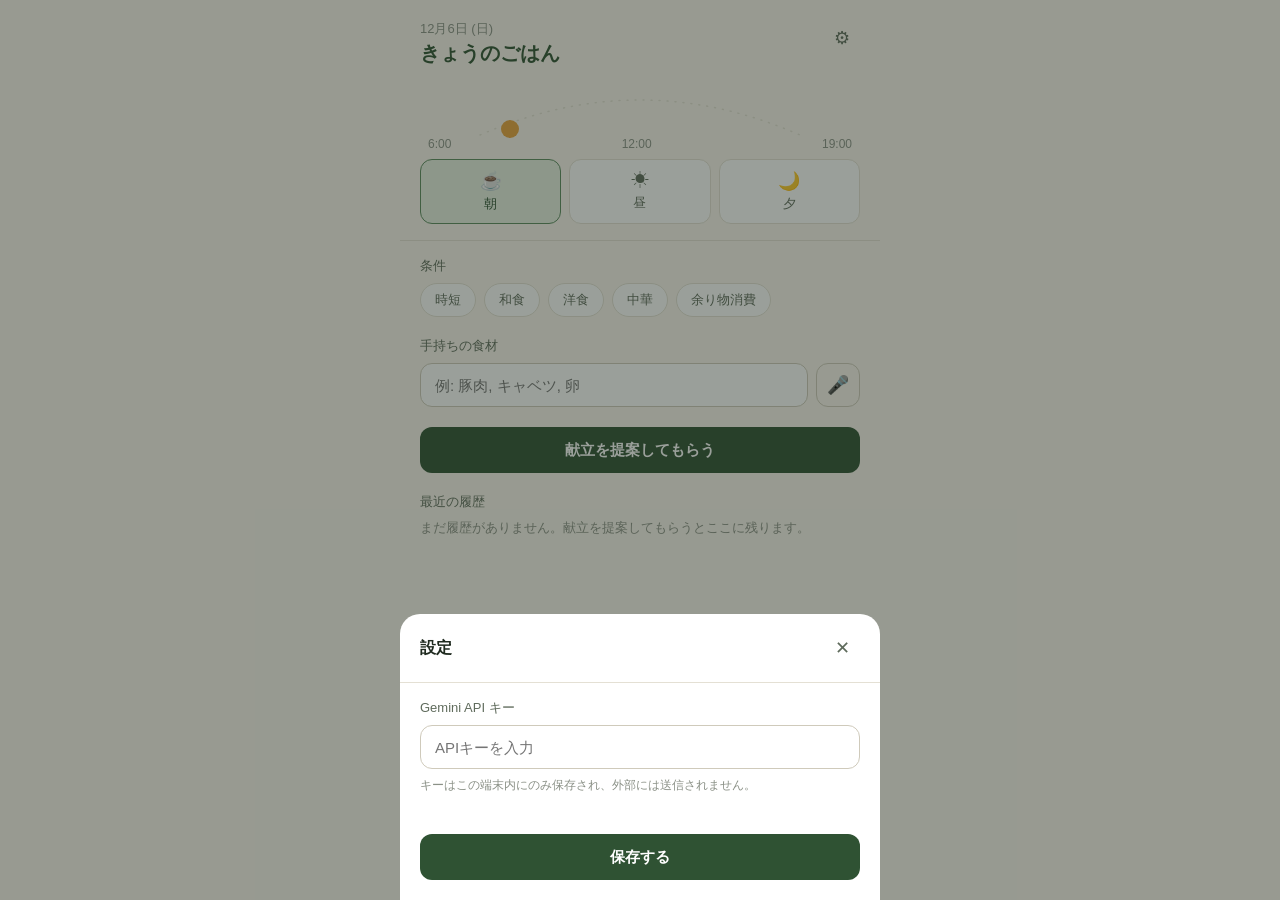
==== index.html @ aa5c7940 "Add files via upload" ====
<!DOCTYPE html>
<html lang="ja">
<head>
<meta charset="UTF-8">
<meta name="viewport" content="width=device-width, initial-scale=1, viewport-fit=cover">
<meta name="theme-color" content="#2F5233">
<title>きょうのごはん</title>
<link rel="manifest" href="manifest.json">
<link rel="apple-touch-icon" href="icons/icon-192.png">
<meta name="apple-mobile-web-app-capable" content="yes">
<meta name="apple-mobile-web-app-status-bar-style" content="default">
<meta name="apple-mobile-web-app-title" content="きょうのごはん">
<link rel="stylesheet" href="style.css">
</head>
<body>

<header class="topbar">
  <div>
    <p class="date" id="today-date"></p>
    <h1>きょうのごはん</h1>
  </div>
  <button id="settings-btn" class="icon-btn" aria-label="設定">⚙</button>
</header>

<main>

  <section class="arc-wrap" aria-label="時間帯を選択">
    <svg viewBox="0 0 340 70" width="100%" height="70" class="arc-svg">
      <path d="M 10 60 Q 170 -10 330 60" fill="none" stroke="var(--border)" stroke-width="1.5" stroke-dasharray="1 7" stroke-linecap="round"/>
      <circle id="sun-dot" cx="40" cy="54" r="9" fill="var(--accent-amber)"/>
    </svg>
    <div class="arc-times">
      <span>6:00</span><span>12:00</span><span>19:00</span>
    </div>
  </section>

  <nav class="meal-tabs" id="meal-tabs">
    <button class="mtab active" data-meal="0" data-label="朝ごはん">
      <span class="mtab-icon">☕</span><span>朝</span>
    </button>
    <button class="mtab" data-meal="1" data-label="お昼ごはん">
      <span class="mtab-icon">☀</span><span>昼</span>
    </button>
    <button class="mtab" data-meal="2" data-label="晩ごはん">
      <span class="mtab-icon">🌙</span><span>夕</span>
    </button>
  </nav>

  <section class="panel">
    <p class="label">条件</p>
    <div class="tags" id="tags">
      <button class="tag" data-tag="時短">時短</button>
      <button class="tag" data-tag="和食">和食</button>
      <button class="tag" data-tag="洋食">洋食</button>
      <button class="tag" data-tag="中華">中華</button>
      <button class="tag" data-tag="余り物消費">余り物消費</button>
    </div>

    <p class="label">手持ちの食材</p>
    <div class="input-row">
      <input type="text" id="ingredients-input" placeholder="例: 豚肉, キャベツ, 卵">
      <button id="mic-btn" class="icon-btn" aria-label="音声入力">🎤</button>
    </div>

    <button id="suggest-btn" class="primary-btn">
      <span id="suggest-btn-text">献立を提案してもらう</span>
    </button>
  </section>

  <section class="panel" id="results" hidden>
    <p class="label" id="results-label"></p>
    <div id="results-list" class="results-list"></div>
  </section>

  <section class="panel" id="error-panel" hidden>
    <p class="error-text" id="error-text"></p>
  </section>

  <section class="panel" id="history-panel">
    <p class="label">最近の履歴</p>
    <div id="history-list" class="history-list">
      <p class="empty-hint">まだ履歴がありません。献立を提案してもらうとここに残ります。</p>
    </div>
  </section>

</main>

<nav class="bottom-nav">
  <div class="nav-item active">
    <span>🍳</span><span>献立</span>
  </div>
  <div class="nav-item" id="nav-shopping">
    <span>🛒</span><span>買い物</span>
  </div>
  <div class="nav-item" id="nav-kakeibo">
    <span>💰</span><span>家計簿</span>
  </div>
</nav>

<div class="modal-overlay" id="recipe-modal" hidden>
  <div class="modal-sheet">
    <div class="modal-header">
      <h2 id="modal-title"></h2>
      <button class="icon-btn" id="modal-close" aria-label="閉じる">✕</button>
    </div>
    <div class="modal-body">
      <p class="label">材料</p>
      <ul id="modal-ingredients"></ul>
      <p class="label">作り方</p>
      <ol id="modal-steps"></ol>
    </div>
    <div class="modal-footer">
      <button class="primary-btn" id="modal-pick-btn">この献立にする</button>
    </div>
  </div>
</div>

<div class="modal-overlay" id="settings-modal" hidden>
  <div class="modal-sheet">
    <div class="modal-header">
      <h2>設定</h2>
      <button class="icon-btn" id="settings-close" aria-label="閉じる">✕</button>
    </div>
    <div class="modal-body">
      <p class="label">Gemini API キー</p>
      <input type="password" id="api-key-input" placeholder="APIキーを入力">
      <p class="hint-text">キーはこの端末内にのみ保存され、外部には送信されません。</p>
    </div>
    <div class="modal-footer">
      <button class="primary-btn" id="settings-save-btn">保存する</button>
    </div>
  </div>
</div>

<script src="app.js"></script>
</body>
</html>
---- style.css ----
:root {
  --bg: #FAF6EE;
  --surface: #FFFFFF;
  --surface-soft: #F1F0E8;
  --text-primary: #1F2A1F;
  --text-secondary: #5F6B5C;
  --text-muted: #8B9187;
  --border: #E4E0D4;
  --border-strong: #CFCABB;
  --green-deep: #2F5233;
  --green-mid: #5C8A5F;
  --green-soft: #E6EFE2;
  --green-soft-text: #2F5233;
  --accent-amber: #E8A33D;
  --accent-amber-soft: #FBEBD3;
  --accent-amber-text: #8A5A16;
  --danger: #C0503F;
  --danger-soft: #F7E5E1;
  --radius: 12px;
  --radius-pill: 999px;
  font-size: 16px;
}

* { box-sizing: border-box; }

body {
  margin: 0;
  background: var(--bg);
  color: var(--text-primary);
  font-family: "Hiragino Sans", "Yu Gothic", "Noto Sans JP", -apple-system, sans-serif;
  padding-bottom: 76px;
  max-width: 480px;
  margin-left: auto;
  margin-right: auto;
}

.topbar {
  display: flex;
  justify-content: space-between;
  align-items: flex-start;
  padding: 20px 20px 4px;
}
.date { font-size: 13px; color: var(--text-muted); margin: 0; }
h1 { font-size: 20px; font-weight: 700; margin: 2px 0 0; color: var(--green-deep); }

.icon-btn {
  border: none;
  background: transparent;
  font-size: 18px;
  color: var(--text-secondary);
  cursor: pointer;
  width: 36px;
  height: 36px;
  border-radius: var(--radius-pill);
}
.icon-btn:hover { background: var(--surface-soft); }

.arc-wrap { padding: 4px 24px 0; }
.arc-svg { display: block; }
.arc-times {
  display: flex;
  justify-content: space-between;
  margin-top: -8px;
  padding: 0 4px;
}
.arc-times span { font-size: 12px; color: var(--text-muted); }

.meal-tabs {
  display: flex;
  gap: 8px;
  padding: 8px 20px 16px;
  border-bottom: 1px solid var(--border);
  margin-bottom: 16px;
}
.mtab {
  flex: 1;
  display: flex;
  flex-direction: column;
  align-items: center;
  gap: 3px;
  padding: 10px 4px;
  border-radius: var(--radius);
  border: 1px solid var(--border);
  background: var(--surface);
  color: var(--text-secondary);
  cursor: pointer;
  font-size: 13px;
  font-weight: 500;
}
.mtab-icon { font-size: 18px; }
.mtab.active {
  background: var(--green-soft);
  border-color: var(--green-mid);
  color: var(--green-soft-text);
}

.panel { padding: 0 20px 20px; }
.label { font-size: 13px; color: var(--text-secondary); margin: 0 0 8px; font-weight: 500; }

.tags { display: flex; flex-wrap: wrap; gap: 8px; margin-bottom: 20px; }
.tag {
  font-size: 13px;
  padding: 7px 14px;
  border-radius: var(--radius-pill);
  border: 1px solid var(--border);
  background: var(--surface);
  color: var(--text-secondary);
  cursor: pointer;
}
.tag.on {
  background: var(--green-soft);
  border-color: var(--green-mid);
  color: var(--green-soft-text);
  font-weight: 500;
}

.input-row { display: flex; gap: 8px; margin-bottom: 20px; }
input[type="text"], input[type="password"] {
  flex: 1;
  height: 44px;
  padding: 0 14px;
  border-radius: var(--radius);
  border: 1px solid var(--border-strong);
  background: var(--surface);
  font-size: 15px;
  color: var(--text-primary);
  width: 100%;
}
input:focus { outline: 2px solid var(--green-mid); outline-offset: 1px; }
.input-row .icon-btn {
  flex-shrink: 0;
  width: 44px;
  height: 44px;
  border: 1px solid var(--border-strong);
  border-radius: var(--radius);
}

.primary-btn {
  width: 100%;
  height: 46px;
  border-radius: var(--radius);
  border: none;
  background: var(--green-deep);
  color: #FFFFFF;
  font-size: 15px;
  font-weight: 700;
  cursor: pointer;
}
.primary-btn:disabled { opacity: 0.6; cursor: default; }
.primary-btn:active:not(:disabled) { transform: scale(0.98); }

.results-list { display: flex; flex-direction: column; gap: 10px; }
.recipe-card {
  background: var(--surface);
  border: 1px solid var(--border);
  border-radius: var(--radius);
  padding: 14px 16px;
}
.recipe-card-head {
  display: flex;
  justify-content: space-between;
  align-items: flex-start;
  gap: 8px;
  margin-bottom: 6px;
}
.recipe-name { font-size: 15px; font-weight: 700; margin: 0; }
.time-badge {
  font-size: 11px;
  color: var(--text-secondary);
  background: var(--surface-soft);
  padding: 4px 10px;
  border-radius: var(--radius-pill);
  white-space: nowrap;
  flex-shrink: 0;
}
.recipe-ingredients {
  font-size: 13px;
  color: var(--text-secondary);
  margin: 0 0 12px;
  line-height: 1.6;
}
.card-actions { display: flex; gap: 8px; }
.secondary-btn {
  flex: 1;
  height: 36px;
  font-size: 13px;
  border-radius: var(--radius);
  border: 1px solid var(--border-strong);
  background: var(--surface);
  color: var(--text-primary);
  cursor: pointer;
}
.pick-btn {
  flex: 1;
  height: 36px;
  font-size: 13px;
  font-weight: 500;
  border-radius: var(--radius);
  border: 1px solid var(--green-mid);
  background: var(--green-soft);
  color: var(--green-soft-text);
  cursor: pointer;
}

.error-text {
  font-size: 13px;
  color: var(--danger);
  background: var(--danger-soft);
  border-radius: var(--radius);
  padding: 12px 14px;
  margin: 0;
}

.history-list { display: flex; flex-direction: column; gap: 8px; }
.empty-hint { font-size: 13px; color: var(--text-muted); margin: 0; }
.history-item {
  display: flex;
  justify-content: space-between;
  align-items: center;
  background: var(--surface);
  border: 1px solid var(--border);
  border-radius: var(--radius);
  padding: 10px 14px;
  font-size: 13px;
}
.history-item .h-meal { color: var(--text-muted); margin-right: 8px; }

.bottom-nav {
  position: fixed;
  bottom: 0;
  left: 0;
  right: 0;
  max-width: 480px;
  margin: 0 auto;
  display: flex;
  justify-content: space-around;
  background: var(--surface);
  border-top: 1px solid var(--border);
  padding: 8px 0 max(8px, env(safe-area-inset-bottom));
}
.nav-item {
  display: flex;
  flex-direction: column;
  align-items: center;
  gap: 2px;
  font-size: 11px;
  color: var(--text-muted);
  cursor: pointer;
}
.nav-item span:first-child { font-size: 20px; }
.nav-item.active { color: var(--green-deep); font-weight: 500; }

.modal-overlay {
  position: fixed;
  inset: 0;
  background: rgba(31, 42, 31, 0.45);
  display: flex;
  align-items: flex-end;
  justify-content: center;
  z-index: 50;
}
.modal-overlay[hidden] { display: none; }
.modal-sheet {
  background: var(--surface);
  width: 100%;
  max-width: 480px;
  border-radius: 20px 20px 0 0;
  max-height: 85vh;
  display: flex;
  flex-direction: column;
}
.modal-header {
  display: flex;
  justify-content: space-between;
  align-items: center;
  padding: 16px 20px;
  border-bottom: 1px solid var(--border);
}
.modal-header h2 { font-size: 16px; margin: 0; }
.modal-body { padding: 16px 20px; overflow-y: auto; }
.modal-body ul, .modal-body ol { margin: 0 0 16px; padding-left: 20px; }
.modal-body li { font-size: 14px; line-height: 1.9; color: var(--text-primary); }
.hint-text { font-size: 12px; color: var(--text-muted); margin-top: 8px; }
.modal-footer { padding: 12px 20px 20px; }

@media (prefers-color-scheme: dark) {
  :root {
    --bg: #14170F;
    --surface: #1D2117;
    --surface-soft: #262B1F;
    --text-primary: #EDEFE7;
    --text-secondary: #ABB2A2;
    --text-muted: #7D8474;
    --border: #2E3327;
    --border-strong: #3C4232;
    --green-soft: #253425;
    --green-soft-text: #8FCB92;
    --green-mid: #6FA173;
    --accent-amber-soft: #3A2D14;
  }
}
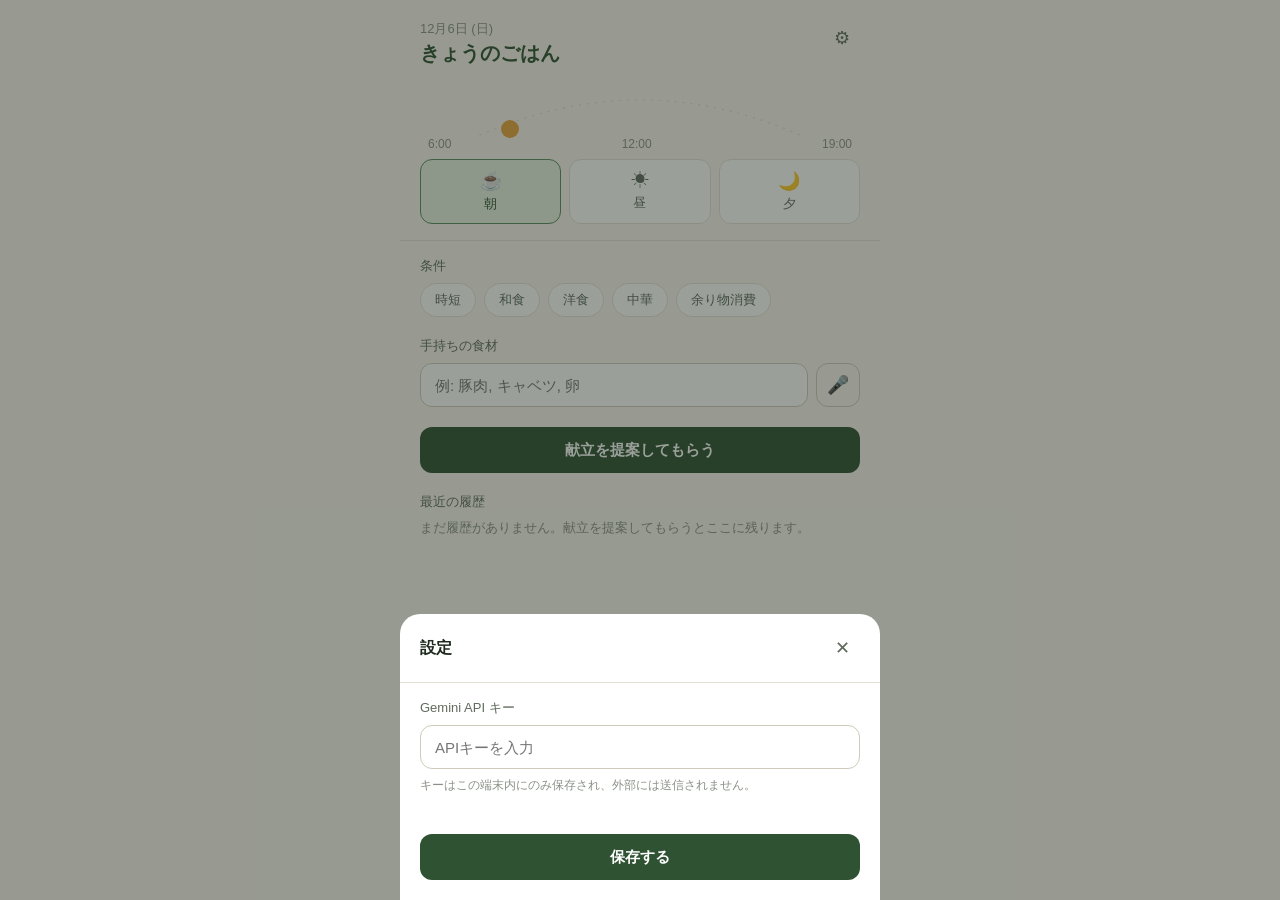
==== commit d54b7a10: "Add files via upload" ====
--- a/index.html
+++ b/index.html
@@ -104,6 +104,14 @@
       <button class="icon-btn" id="modal-close" aria-label="閉じる">✕</button>
     </div>
     <div class="modal-body">
+      <div class="modal-image-wrap image-loading" id="modal-image-wrap">
+        <span class="image-placeholder-icon">🍽</span>
+        <img class="recipe-image" id="modal-image" alt="" hidden>
+      </div>
+      <div class="link-row" id="modal-link-row">
+        <a class="link-chip" target="_blank" rel="noopener">🔍 画像で見る</a>
+        <a class="link-chip" target="_blank" rel="noopener">📖 クックパッドで見る</a>
+      </div>
       <p class="label">材料</p>
       <ul id="modal-ingredients"></ul>
       <p class="label">作り方</p>
--- a/style.css
+++ b/style.css
@@ -150,6 +150,50 @@
 .primary-btn:active:not(:disabled) { transform: scale(0.98); }
 
 .results-list { display: flex; flex-direction: column; gap: 10px; }
+.recipe-image-wrap {
+  position: relative;
+  width: 100%;
+  aspect-ratio: 4 / 3;
+  border-radius: 10px;
+  overflow: hidden;
+  background: var(--surface-soft);
+  margin-bottom: 10px;
+  display: flex;
+  align-items: center;
+  justify-content: center;
+}
+.modal-image-wrap {
+  position: relative;
+  width: 100%;
+  aspect-ratio: 4 / 3;
+  border-radius: 12px;
+  overflow: hidden;
+  background: var(--surface-soft);
+  margin-bottom: 16px;
+  display: flex;
+  align-items: center;
+  justify-content: center;
+}
+.recipe-image {
+  width: 100%;
+  height: 100%;
+  object-fit: cover;
+  display: block;
+}
+.image-placeholder-icon {
+  font-size: 28px;
+  color: var(--text-muted);
+}
+.image-loading .image-placeholder-icon {
+  animation: pulse-food 1.4s ease-in-out infinite;
+}
+.image-loaded .image-placeholder-icon { display: none; }
+.image-failed .image-placeholder-icon { opacity: 0.5; }
+@keyframes pulse-food {
+  0%, 100% { opacity: 0.4; transform: scale(1); }
+  50% { opacity: 0.9; transform: scale(1.08); }
+}
+
 .recipe-card {
   background: var(--surface);
   border: 1px solid var(--border);
@@ -179,6 +223,23 @@
   margin: 0 0 12px;
   line-height: 1.6;
 }
+.link-row {
+  display: flex;
+  gap: 8px;
+  margin-bottom: 12px;
+}
+.link-chip {
+  flex: 1;
+  text-align: center;
+  font-size: 12px;
+  color: var(--text-secondary);
+  background: var(--surface-soft);
+  border-radius: var(--radius-pill);
+  padding: 7px 10px;
+  text-decoration: none;
+}
+.link-chip:hover { background: var(--border); }
+
 .card-actions { display: flex; gap: 8px; }
 .secondary-btn {
   flex: 1;
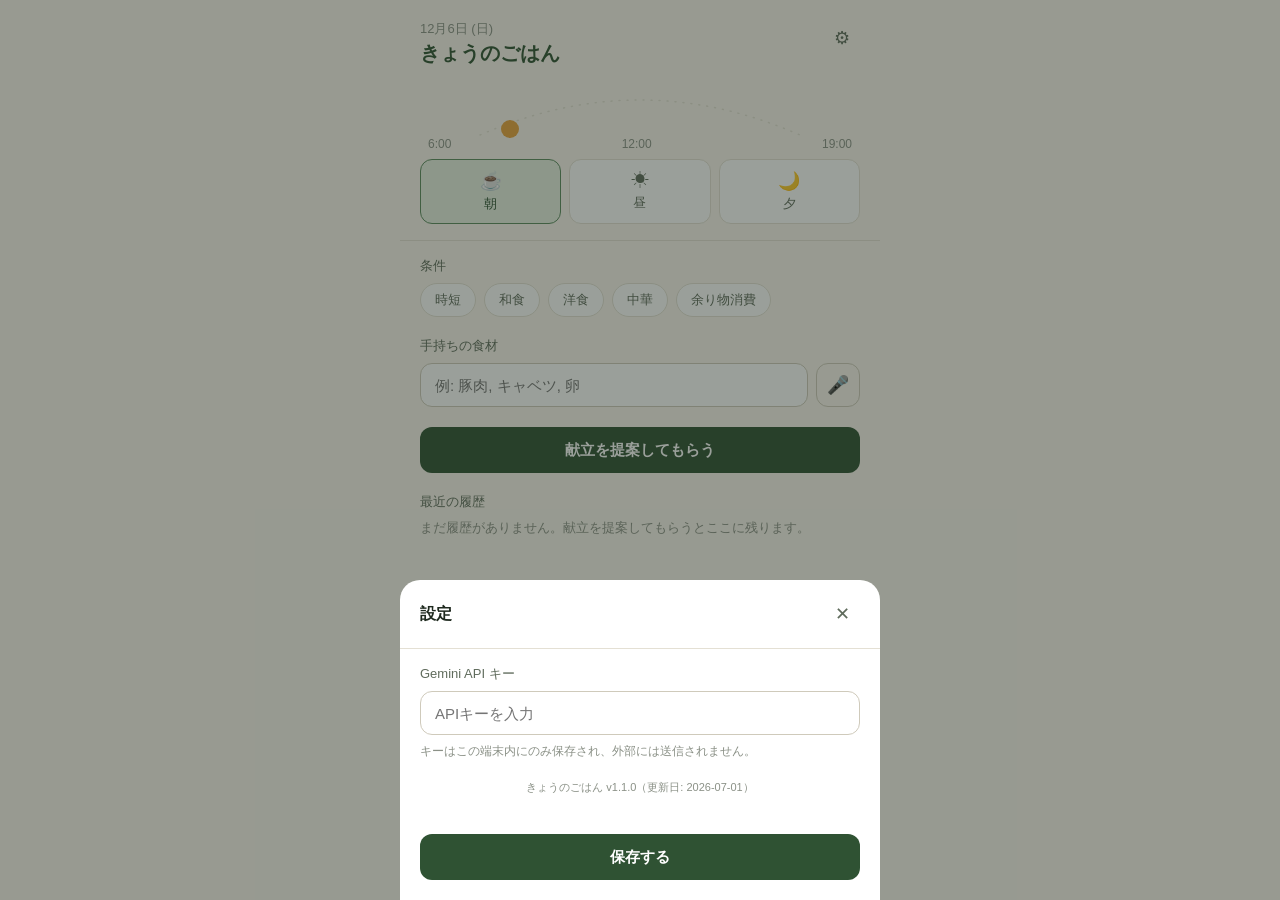
==== commit 22ff8dd7: "Add files via upload" ====
--- a/index.html
+++ b/index.html
@@ -104,10 +104,6 @@
       <button class="icon-btn" id="modal-close" aria-label="閉じる">✕</button>
     </div>
     <div class="modal-body">
-      <div class="modal-image-wrap image-loading" id="modal-image-wrap">
-        <span class="image-placeholder-icon">🍽</span>
-        <img class="recipe-image" id="modal-image" alt="" hidden>
-      </div>
       <div class="link-row" id="modal-link-row">
         <a class="link-chip" target="_blank" rel="noopener">🔍 画像で見る</a>
         <a class="link-chip" target="_blank" rel="noopener">📖 クックパッドで見る</a>
@@ -133,6 +129,7 @@
       <p class="label">Gemini API キー</p>
       <input type="password" id="api-key-input" placeholder="APIキーを入力">
       <p class="hint-text">キーはこの端末内にのみ保存され、外部には送信されません。</p>
+      <p class="version-text" id="version-text"></p>
     </div>
     <div class="modal-footer">
       <button class="primary-btn" id="settings-save-btn">保存する</button>
--- a/style.css
+++ b/style.css
@@ -150,50 +150,6 @@
 .primary-btn:active:not(:disabled) { transform: scale(0.98); }
 
 .results-list { display: flex; flex-direction: column; gap: 10px; }
-.recipe-image-wrap {
-  position: relative;
-  width: 100%;
-  aspect-ratio: 4 / 3;
-  border-radius: 10px;
-  overflow: hidden;
-  background: var(--surface-soft);
-  margin-bottom: 10px;
-  display: flex;
-  align-items: center;
-  justify-content: center;
-}
-.modal-image-wrap {
-  position: relative;
-  width: 100%;
-  aspect-ratio: 4 / 3;
-  border-radius: 12px;
-  overflow: hidden;
-  background: var(--surface-soft);
-  margin-bottom: 16px;
-  display: flex;
-  align-items: center;
-  justify-content: center;
-}
-.recipe-image {
-  width: 100%;
-  height: 100%;
-  object-fit: cover;
-  display: block;
-}
-.image-placeholder-icon {
-  font-size: 28px;
-  color: var(--text-muted);
-}
-.image-loading .image-placeholder-icon {
-  animation: pulse-food 1.4s ease-in-out infinite;
-}
-.image-loaded .image-placeholder-icon { display: none; }
-.image-failed .image-placeholder-icon { opacity: 0.5; }
-@keyframes pulse-food {
-  0%, 100% { opacity: 0.4; transform: scale(1); }
-  50% { opacity: 0.9; transform: scale(1.08); }
-}
-
 .recipe-card {
   background: var(--surface);
   border: 1px solid var(--border);
@@ -342,6 +298,12 @@
 .modal-body ul, .modal-body ol { margin: 0 0 16px; padding-left: 20px; }
 .modal-body li { font-size: 14px; line-height: 1.9; color: var(--text-primary); }
 .hint-text { font-size: 12px; color: var(--text-muted); margin-top: 8px; }
+.version-text {
+  font-size: 11px;
+  color: var(--text-muted);
+  margin-top: 20px;
+  text-align: center;
+}
 .modal-footer { padding: 12px 20px 20px; }
 
 @media (prefers-color-scheme: dark) {
